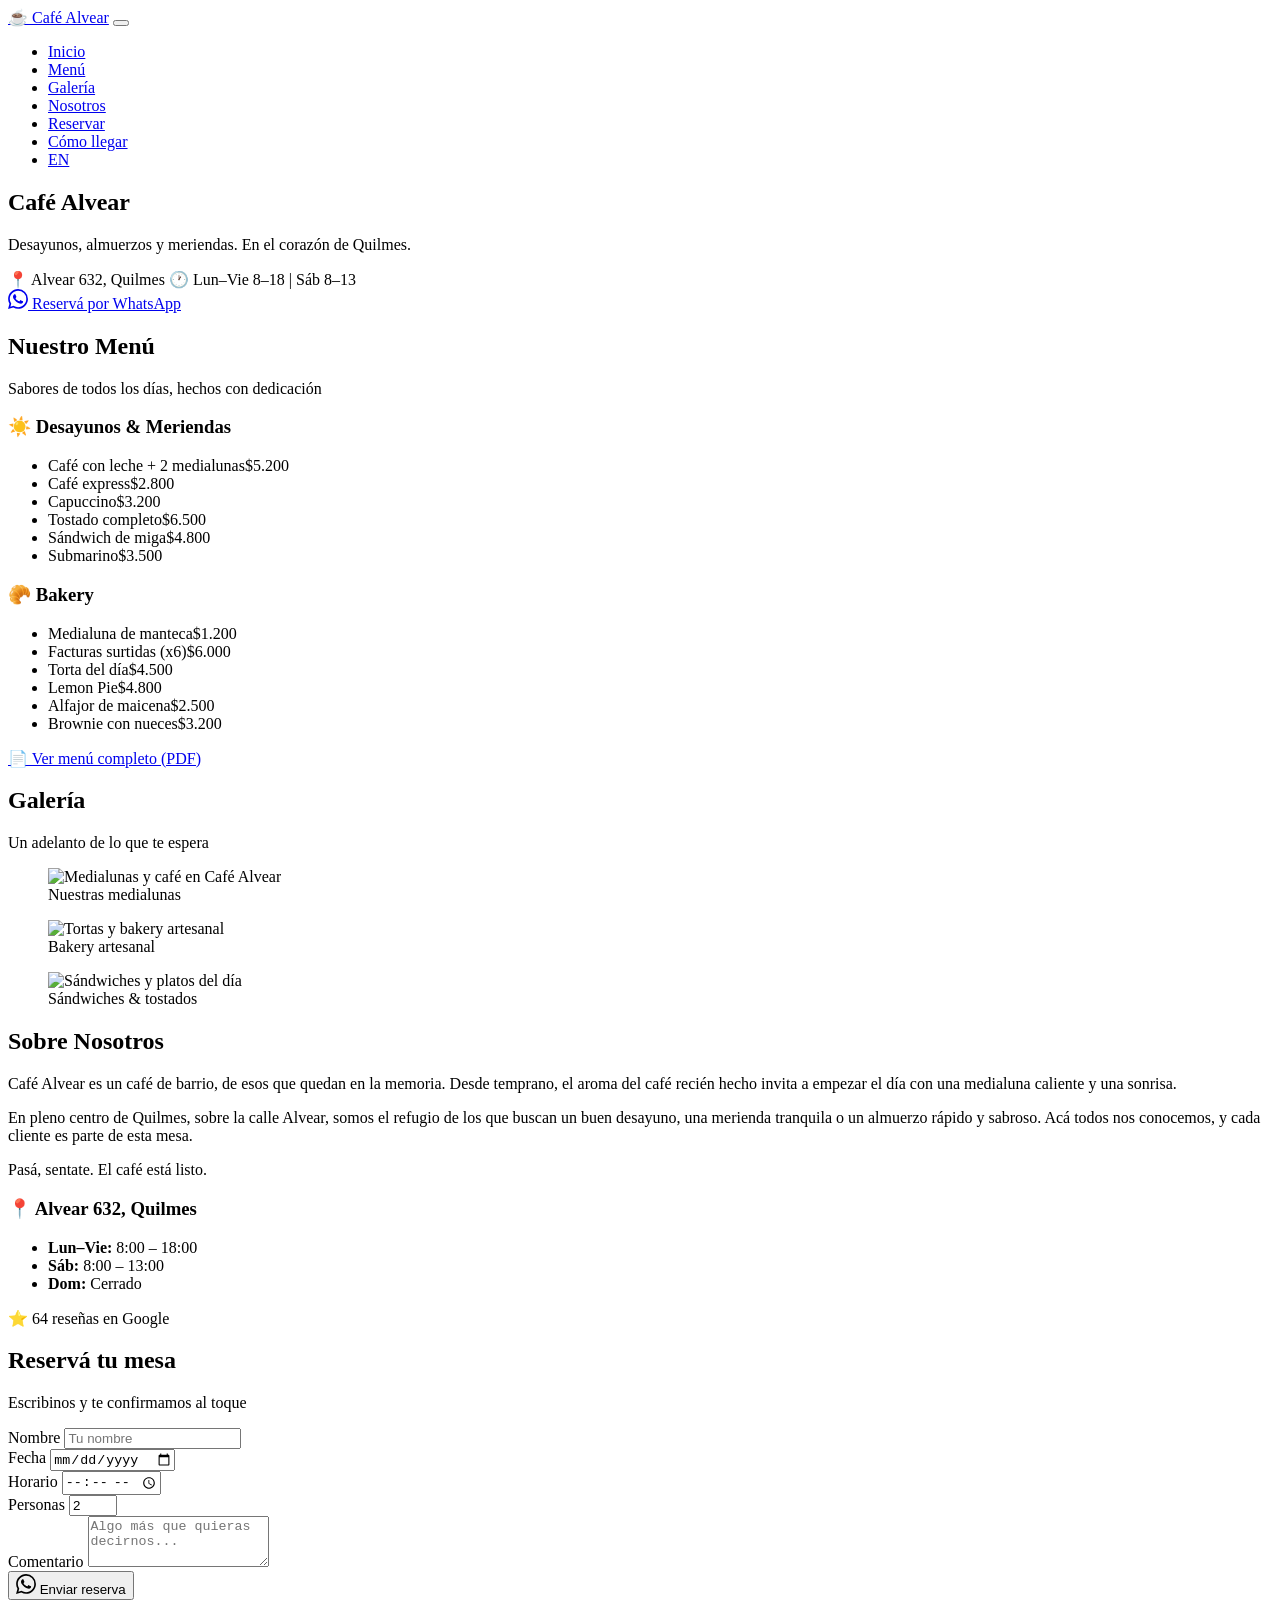
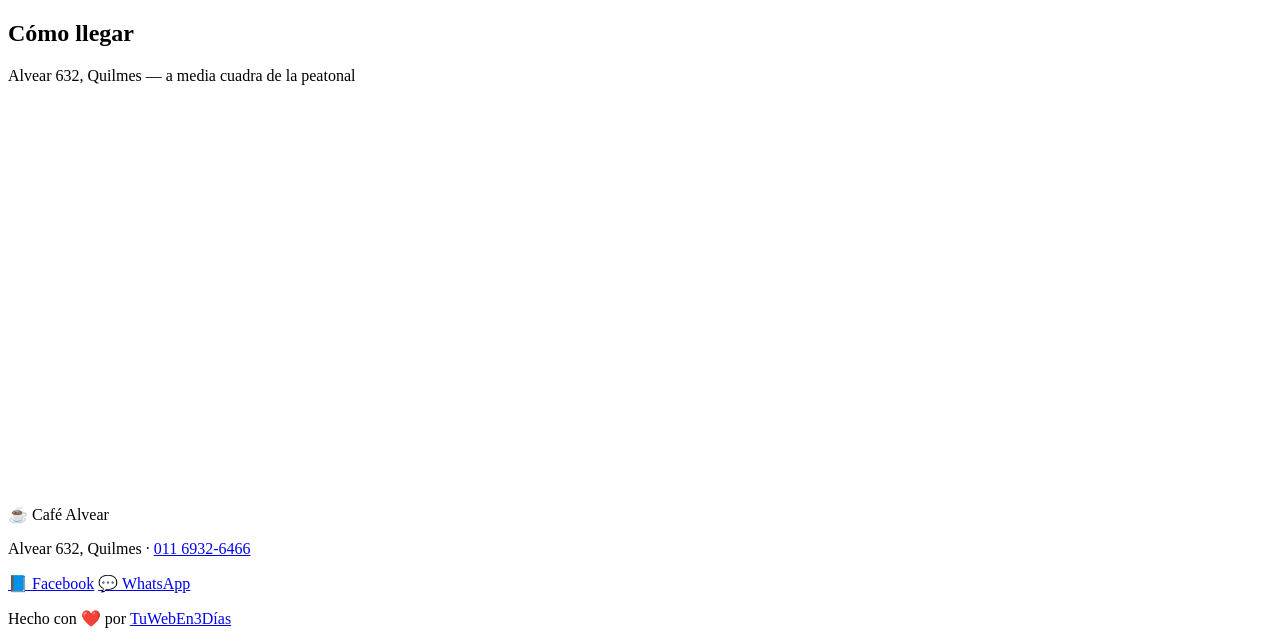
==== index.html @ cbf8fbf4 "Add landing page for Café Alvear" ====
<!DOCTYPE html>
<html lang="es" prefix="og: https://ogp.me/ns#">
<head>
<meta charset="UTF-8">
<meta name="viewport" content="width=device-width, initial-scale=1.0">
<title>Café Alvear | Cafetería en Quilmes</title>
<meta name="description" content="Café Alvear. Desayunos, almuerzos y meriendas en el corazón de Quilmes. Medialunas, café, tostados, sandwiches y bakery artesanal.">
<meta property="og:title" content="Café Alvear | Cafetería en Quilmes">
<meta property="og:description" content="Desayunos, almuerzos y meriendas en el corazón de Quilmes.">
<meta property="og:type" content="website">
<meta property="og:url" content="https://tuweben3dias.github.io/demo-cafe-alvear/">
<meta name="theme-color" content="#E8A838">
<link rel="icon" type="image/svg+xml" href="data:image/svg+xml,<svg xmlns='http://www.w3.org/2000/svg' viewBox='0 0 100 100'><text y='80' font-size='80'>☕</text></svg>">
<link rel="preconnect" href="https://fonts.googleapis.com">
<link rel="preconnect" href="https://fonts.gstatic.com" crossorigin>
<link href="https://fonts.googleapis.com/css2?family=DM+Sans:opsz,wght@9..40,400;9..40,500;9..40,700&family=Syne:wght@600;700;800&display=swap" rel="stylesheet">
<link rel="stylesheet" href="css/styles.css">
<script type="application/ld+json">
{
  "@context": "https://schema.org",
  "@type": "CafeOrCoffeeShop",
  "name": "Café Alvear",
  "image": "https://tuweben3dias.github.io/demo-cafe-alvear/imgs/placeholder-hero.svg",
  "url": "https://tuweben3dias.github.io/demo-cafe-alvear/",
  "telephone": "+54 11 6932-6466",
  "address": {
    "@type": "PostalAddress",
    "streetAddress": "Alvear 632",
    "addressLocality": "Quilmes",
    "addressRegion": "Buenos Aires",
    "addressCountry": "AR",
    "postalCode": "B1878"
  },
  "openingHoursSpecification": [
    { "@type": "OpeningHoursSpecification", "dayOfWeek": ["Monday","Tuesday","Wednesday","Thursday","Friday"], "opens": "08:00", "closes": "18:00" },
    { "@type": "OpeningHoursSpecification", "dayOfWeek": "Saturday", "opens": "08:00", "closes": "13:00" }
  ],
  "priceRange": "$",
  "servesCuisine": "Cafetería"
}
</script>
<script async src="https://www.googletagmanager.com/gtag/js?id=G-MYPNVV6ZX1"></script>
<script>window.dataLayer=window.dataLayer||[];function gtag(){dataLayer.push(arguments)};gtag('js',new Date());gtag('config','G-MYPNVV6ZX1');</script>
</head>
<body>

<nav class="navbar" id="navbar">
  <div class="container navbar__inner">
    <a href="#" class="navbar__logo">☕ Café Alvear</a>
    <button class="navbar__toggle" id="navToggle" aria-label="Menú">
      <span></span><span></span><span></span>
    </button>
    <ul class="navbar__links" id="navLinks">
      <li><a href="#hero" class="active">Inicio</a></li>
      <li><a href="#menu">Menú</a></li>
      <li><a href="#galeria">Galería</a></li>
      <li><a href="#nosotros">Nosotros</a></li>
      <li><a href="#reservas">Reservar</a></li>
      <li><a href="#ubicacion">Cómo llegar</a></li>
      <li class="navbar__lang"><a href="en/" lang="en">EN</a></li>
    </ul>
  </div>
</nav>

<section class="hero" id="hero">
  <div class="hero__bg" aria-hidden="true"></div>
  <div class="container hero__inner">
    <h1 class="hero__title">Café Alvear</h1>
    <p class="hero__tagline">Desayunos, almuerzos y meriendas. En el corazón de Quilmes.</p>
    <div class="hero__info">
      <span>📍 Alvear 632, Quilmes</span>
      <span>🕐 Lun–Vie 8–18 | Sáb 8–13</span>
    </div>
    <a href="https://wa.me/5491169326466" target="_blank" rel="noopener" class="btn btn--whatsapp">
      <svg width="20" height="20" viewBox="0 0 24 24" fill="currentColor"><path d="M17.472 14.382c-.297-.149-1.758-.867-2.03-.967-.273-.099-.471-.148-.67.15-.197.297-.767.966-.94 1.164-.173.199-.347.223-.644.075-.297-.15-1.255-.463-2.39-1.475-.883-.788-1.48-1.761-1.653-2.059-.173-.297-.018-.458.13-.606.134-.133.298-.347.446-.52.149-.174.198-.298.298-.497.099-.198.05-.371-.025-.52-.075-.149-.669-1.612-.916-2.207-.242-.579-.487-.5-.669-.51-.173-.008-.371-.01-.57-.01-.198 0-.52.074-.792.372-.272.297-1.04 1.016-1.04 2.479 0 1.462 1.065 2.875 1.213 3.074.149.198 2.096 3.2 5.077 4.487.709.306 1.262.489 1.694.625.712.227 1.36.195 1.871.118.571-.085 1.758-.719 2.006-1.413.248-.694.248-1.289.173-1.413-.074-.124-.272-.198-.57-.347m-5.421 7.403h-.004a9.87 9.87 0 01-5.031-1.378l-.361-.214-3.741.982.998-3.648-.235-.374a9.86 9.86 0 01-1.51-5.26c.001-5.45 4.436-9.884 9.888-9.884 2.64 0 5.122 1.03 6.988 2.898a9.825 9.825 0 012.893 6.994c-.003 5.45-4.437 9.884-9.885 9.884m8.413-18.297A11.815 11.815 0 0012.05 0C5.495 0 .16 5.335.157 11.892c0 2.096.547 4.142 1.588 5.945L.057 24l6.305-1.654a11.882 11.882 0 005.683 1.448h.005c6.554 0 11.89-5.335 11.893-11.893a11.821 11.821 0 00-3.48-8.413z"/></svg>
      Reservá por WhatsApp
    </a>
  </div>
</section>

<section class="menu section" id="menu">
  <div class="container">
    <h2 class="section__title">Nuestro Menú</h2>
    <p class="section__subtitle">Sabores de todos los días, hechos con dedicación</p>

    <div class="menu__grid">
      <div class="menu__category">
        <h3 class="menu__category-title">☀️ Desayunos & Meriendas</h3>
        <ul class="menu__items">
          <li><span class="menu__name">Café con leche + 2 medialunas</span><span class="menu__price">$5.200</span></li>
          <li><span class="menu__name">Café express</span><span class="menu__price">$2.800</span></li>
          <li><span class="menu__name">Capuccino</span><span class="menu__price">$3.200</span></li>
          <li><span class="menu__name">Tostado completo</span><span class="menu__price">$6.500</span></li>
          <li><span class="menu__name">Sándwich de miga</span><span class="menu__price">$4.800</span></li>
          <li><span class="menu__name">Submarino</span><span class="menu__price">$3.500</span></li>
        </ul>
      </div>
      <div class="menu__category">
        <h3 class="menu__category-title">🥐 Bakery</h3>
        <ul class="menu__items">
          <li><span class="menu__name">Medialuna de manteca</span><span class="menu__price">$1.200</span></li>
          <li><span class="menu__name">Facturas surtidas (x6)</span><span class="menu__price">$6.000</span></li>
          <li><span class="menu__name">Torta del día</span><span class="menu__price">$4.500</span></li>
          <li><span class="menu__name">Lemon Pie</span><span class="menu__price">$4.800</span></li>
          <li><span class="menu__name">Alfajor de maicena</span><span class="menu__price">$2.500</span></li>
          <li><span class="menu__name">Brownie con nueces</span><span class="menu__price">$3.200</span></li>
        </ul>
      </div>
    </div>

    <div class="menu__cta">
      <a href="docs/menu.pdf" target="_blank" class="btn btn--outline">📄 Ver menú completo (PDF)</a>
    </div>
  </div>
</section>

<section class="gallery section" id="galeria">
  <div class="container">
    <h2 class="section__title">Galería</h2>
    <p class="section__subtitle">Un adelanto de lo que te espera</p>
    <div class="gallery__grid">
      <figure class="gallery__item">
        <img src="imgs/placeholder-gallery-1.svg" alt="Medialunas y café en Café Alvear" loading="lazy" width="400" height="300">
        <figcaption>Nuestras medialunas</figcaption>
      </figure>
      <figure class="gallery__item">
        <img src="imgs/placeholder-gallery-2.svg" alt="Tortas y bakery artesanal" loading="lazy" width="400" height="300">
        <figcaption>Bakery artesanal</figcaption>
      </figure>
      <figure class="gallery__item">
        <img src="imgs/placeholder-gallery-3.svg" alt="Sándwiches y platos del día" loading="lazy" width="400" height="300">
        <figcaption>Sándwiches & tostados</figcaption>
      </figure>
    </div>
  </div>
</section>

<section class="about section" id="nosotros">
  <div class="container">
    <div class="about__inner">
      <div class="about__content">
        <h2 class="section__title">Sobre Nosotros</h2>
        <p>Café Alvear es un café de barrio, de esos que quedan en la memoria. Desde temprano, el aroma del café recién hecho invita a empezar el día con una medialuna caliente y una sonrisa.</p>
        <p>En pleno centro de Quilmes, sobre la calle Alvear, somos el refugio de los que buscan un buen desayuno, una merienda tranquila o un almuerzo rápido y sabroso. Acá todos nos conocemos, y cada cliente es parte de esta mesa.</p>
        <p>Pasá, sentate. El café está listo.</p>
      </div>
      <div class="about__visual">
        <div class="about__hours">
          <h3>📍 Alvear 632, Quilmes</h3>
          <ul>
            <li><strong>Lun–Vie:</strong> 8:00 – 18:00</li>
            <li><strong>Sáb:</strong> 8:00 – 13:00</li>
            <li><strong>Dom:</strong> Cerrado</li>
          </ul>
          <p class="about__review">⭐ 64 reseñas en Google</p>
        </div>
      </div>
    </div>
  </div>
</section>

<section class="reservas section" id="reservas">
  <div class="container">
    <h2 class="section__title">Reservá tu mesa</h2>
    <p class="section__subtitle">Escribinos y te confirmamos al toque</p>

    <form class="reservas__form" id="reservasForm">
      <div class="form__group">
        <label for="formName">Nombre</label>
        <input type="text" id="formName" name="name" required placeholder="Tu nombre" autocomplete="name">
      </div>
      <div class="form__group">
        <label for="formDate">Fecha</label>
        <input type="date" id="formDate" name="date" required>
      </div>
      <div class="form__group">
        <label for="formTime">Horario</label>
        <input type="time" id="formTime" name="time" required>
      </div>
      <div class="form__group">
        <label for="formPeople">Personas</label>
        <input type="number" id="formPeople" name="people" min="1" max="20" value="2" required>
      </div>
      <div class="form__group form__group--full">
        <label for="formMessage">Comentario</label>
        <textarea id="formMessage" name="message" rows="3" placeholder="Algo más que quieras decirnos..."></textarea>
      </div>
      <button type="submit" class="btn btn--whatsapp">
        <svg width="20" height="20" viewBox="0 0 24 24" fill="currentColor"><path d="M17.472 14.382c-.297-.149-1.758-.867-2.03-.967-.273-.099-.471-.148-.67.15-.197.297-.767.966-.94 1.164-.173.199-.347.223-.644.075-.297-.15-1.255-.463-2.39-1.475-.883-.788-1.48-1.761-1.653-2.059-.173-.297-.018-.458.13-.606.134-.133.298-.347.446-.52.149-.174.198-.298.298-.497.099-.198.05-.371-.025-.52-.075-.149-.669-1.612-.916-2.207-.242-.579-.487-.5-.669-.51-.173-.008-.371-.01-.57-.01-.198 0-.52.074-.792.372-.272.297-1.04 1.016-1.04 2.479 0 1.462 1.065 2.875 1.213 3.074.149.198 2.096 3.2 5.077 4.487.709.306 1.262.489 1.694.625.712.227 1.36.195 1.871.118.571-.085 1.758-.719 2.006-1.413.248-.694.248-1.289.173-1.413-.074-.124-.272-.198-.57-.347m-5.421 7.403h-.004a9.87 9.87 0 01-5.031-1.378l-.361-.214-3.741.982.998-3.648-.235-.374a9.86 9.86 0 01-1.51-5.26c.001-5.45 4.436-9.884 9.888-9.884 2.64 0 5.122 1.03 6.988 2.898a9.825 9.825 0 012.893 6.994c-.003 5.45-4.437 9.884-9.885 9.884m8.413-18.297A11.815 11.815 0 0012.05 0C5.495 0 .16 5.335.157 11.892c0 2.096.547 4.142 1.588 5.945L.057 24l6.305-1.654a11.882 11.882 0 005.683 1.448h.005c6.554 0 11.89-5.335 11.893-11.893a11.821 11.821 0 00-3.48-8.413z"/></svg>
        Enviar reserva
      </button>
    </form>
  </div>
</section>

<section class="ubicacion section" id="ubicacion">
  <div class="container">
    <h2 class="section__title">Cómo llegar</h2>
    <p class="section__subtitle">Alvear 632, Quilmes — a media cuadra de la peatonal</p>
    <div class="ubicacion__map">
      <iframe src="https://www.google.com/maps/embed?pb=!1m18!1m12!1m3!1d3278.7646925552573!2d-58.258506!3d-34.722518!2m3!1f0!2f0!3f0!3m2!1i1024!2i768!4f13.1!3m3!1m2!1s0x95a42e40665e7f23%3A0xd01dd7c0c24b472b!2sAlvear%20632%2C%20B1878%20Quilmes%2C%20Provincia%20de%20Buenos%20Aires!5e0!3m2!1ses-419!2sar!4v1" width="100%" height="400" style="border:0;" allowfullscreen="" loading="lazy" referrerpolicy="no-referrer-when-downgrade" title="Ubicación de Café Alvear"></iframe>
    </div>
  </div>
</section>

<footer class="footer">
  <div class="container footer__inner">
    <div class="footer__brand">
      <span class="footer__logo">☕ Café Alvear</span>
      <p>Alvear 632, Quilmes · <a href="https://wa.me/5491169326466">011 6932-6466</a></p>
    </div>
    <div class="footer__social">
      <a href="https://m.facebook.com/cafealvearquilmes" target="_blank" rel="noopener" aria-label="Facebook">📘 Facebook</a>
      <a href="https://wa.me/5491169326466" target="_blank" rel="noopener" aria-label="WhatsApp">💬 WhatsApp</a>
    </div>
    <div class="footer__copy">
      <p>Hecho con ❤️ por <a href="https://tuweben3dias.com" target="_blank" rel="noopener">TuWebEn3Días</a></p>
    </div>
  </div>
</footer>

<script src="js/main.js" defer></script>
</body>
</html>
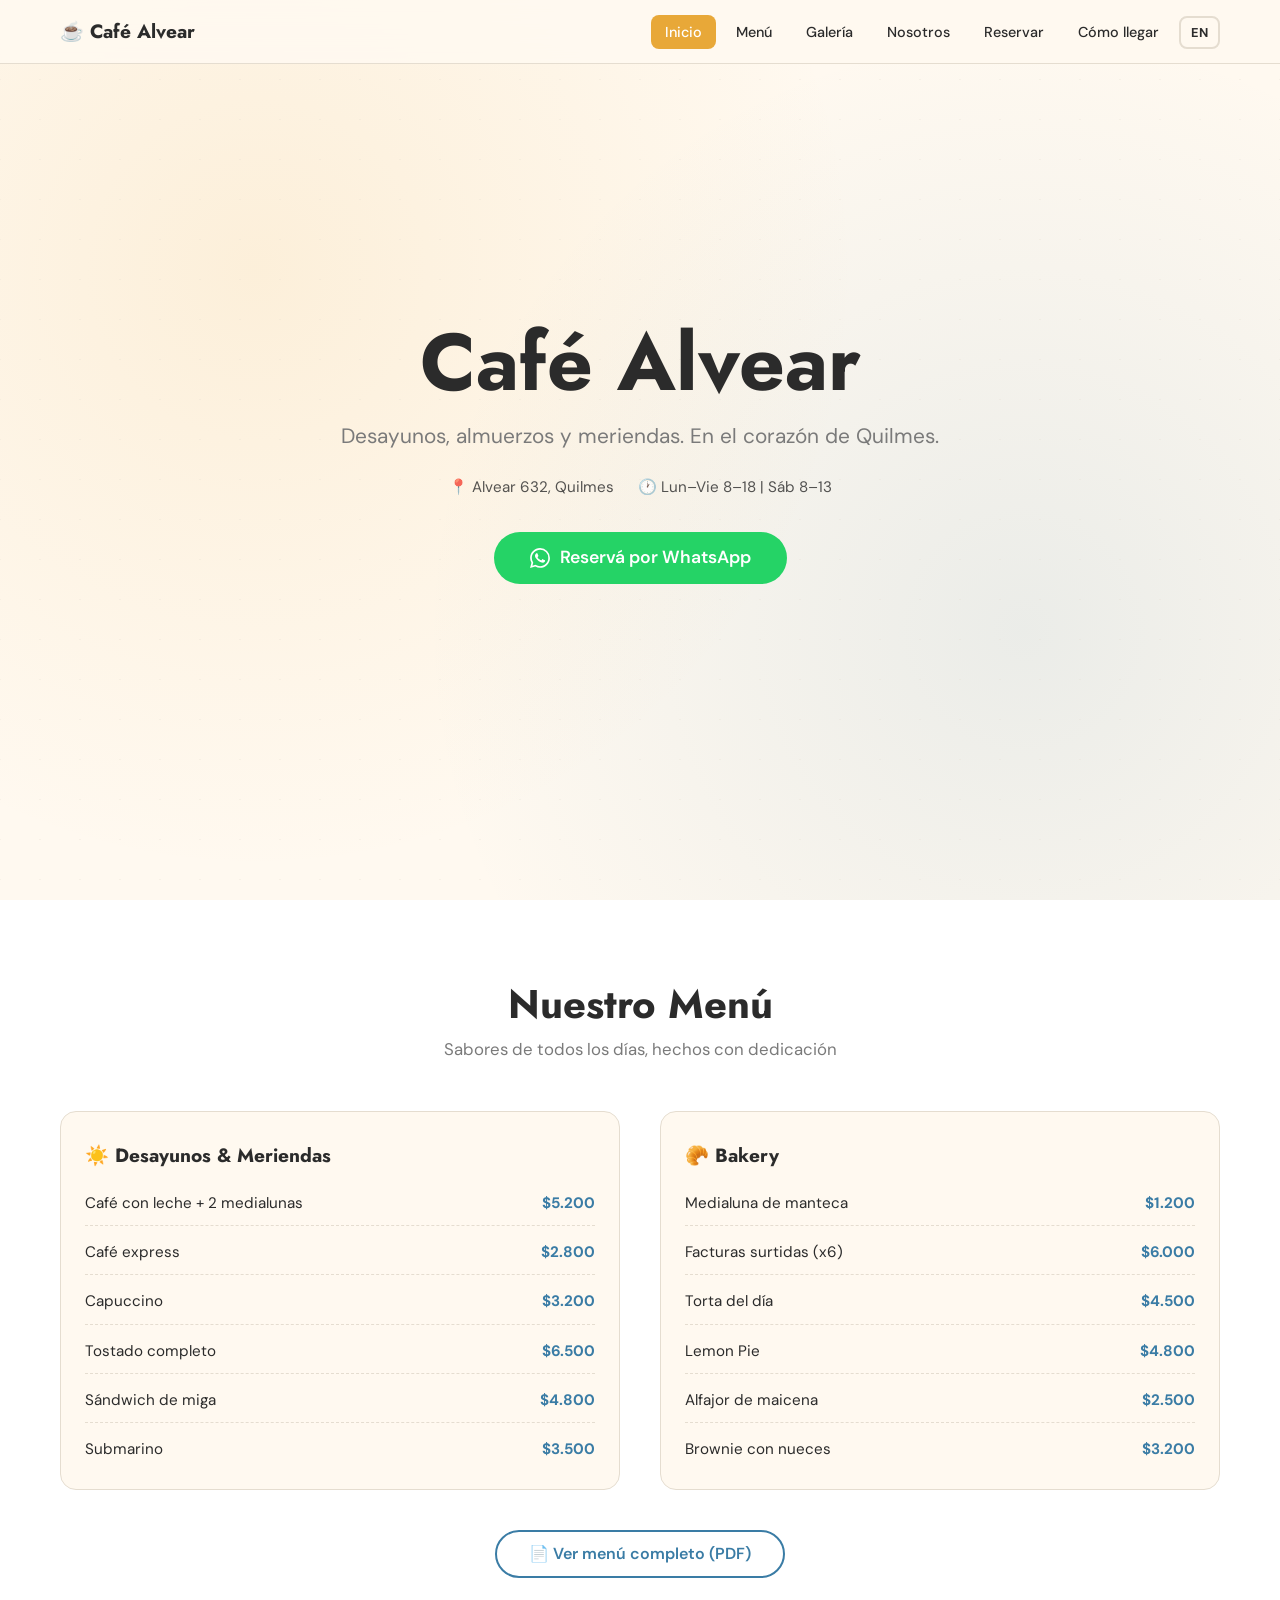
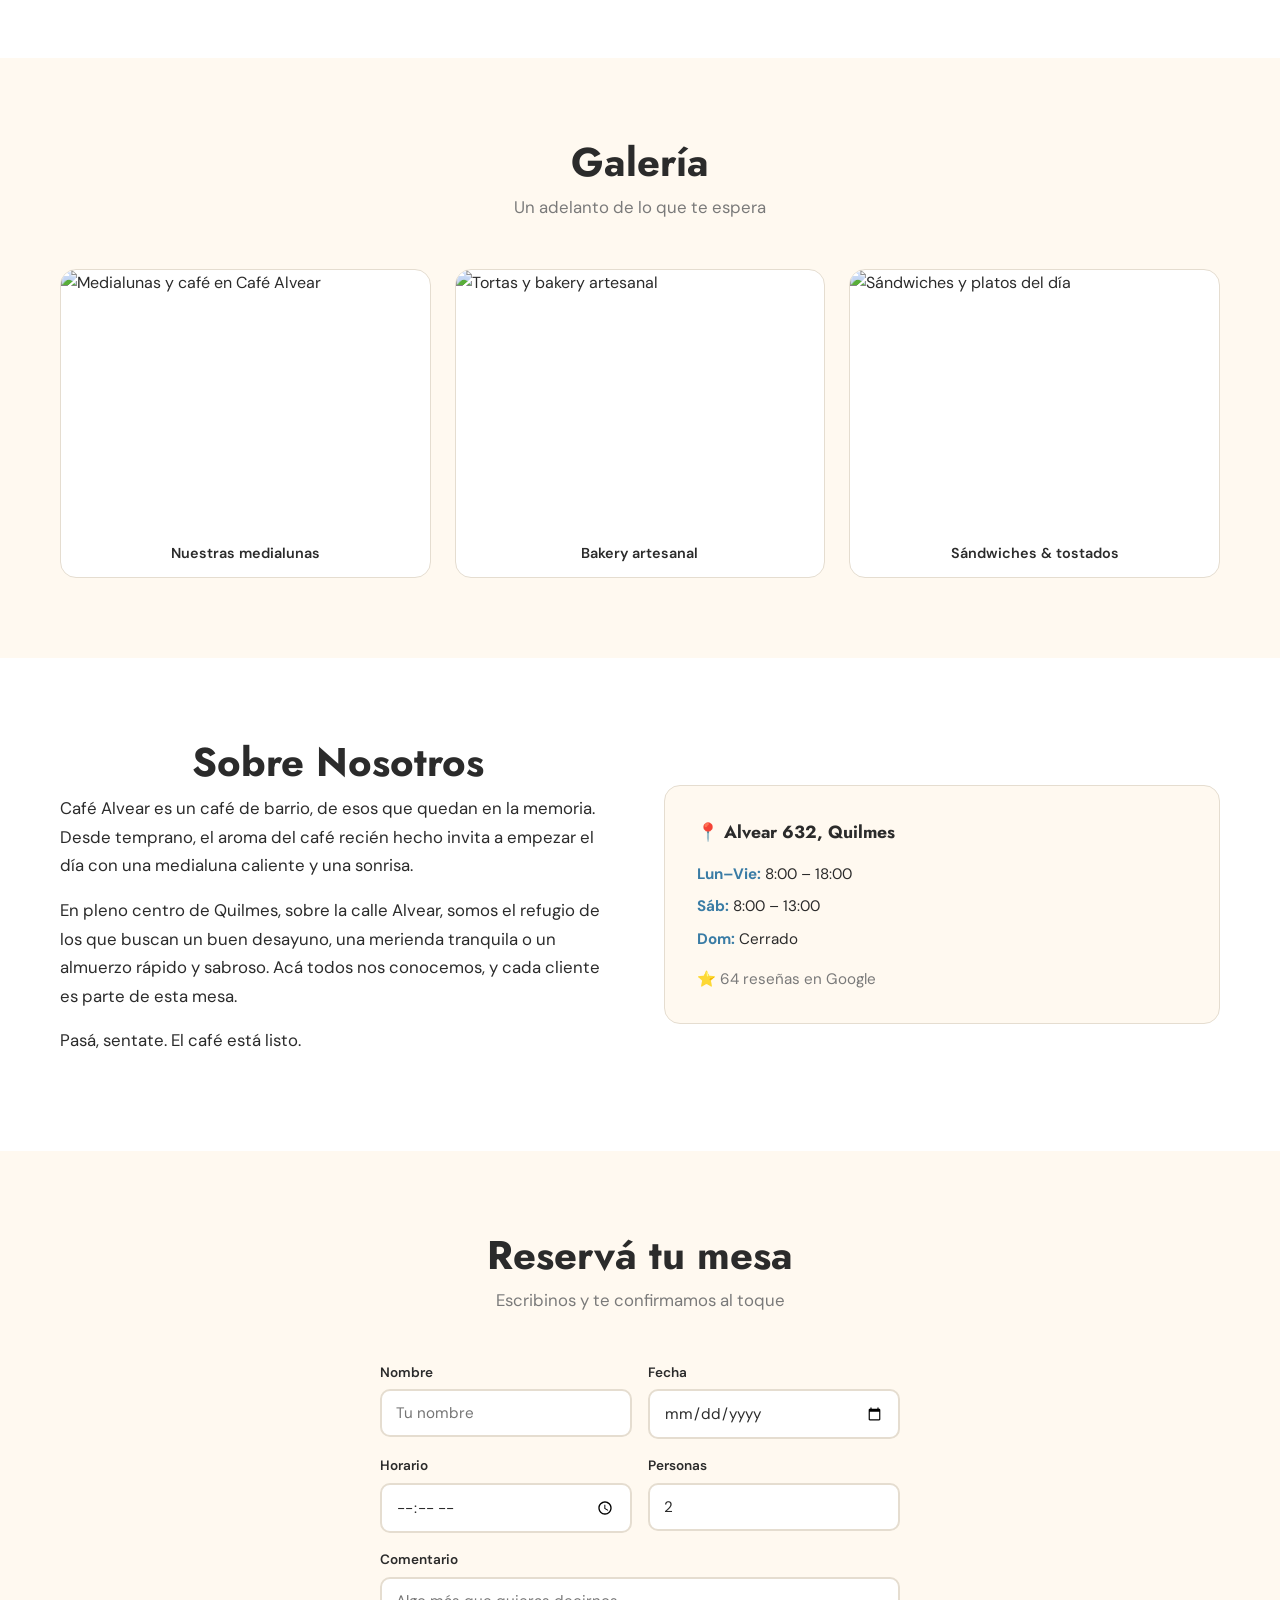
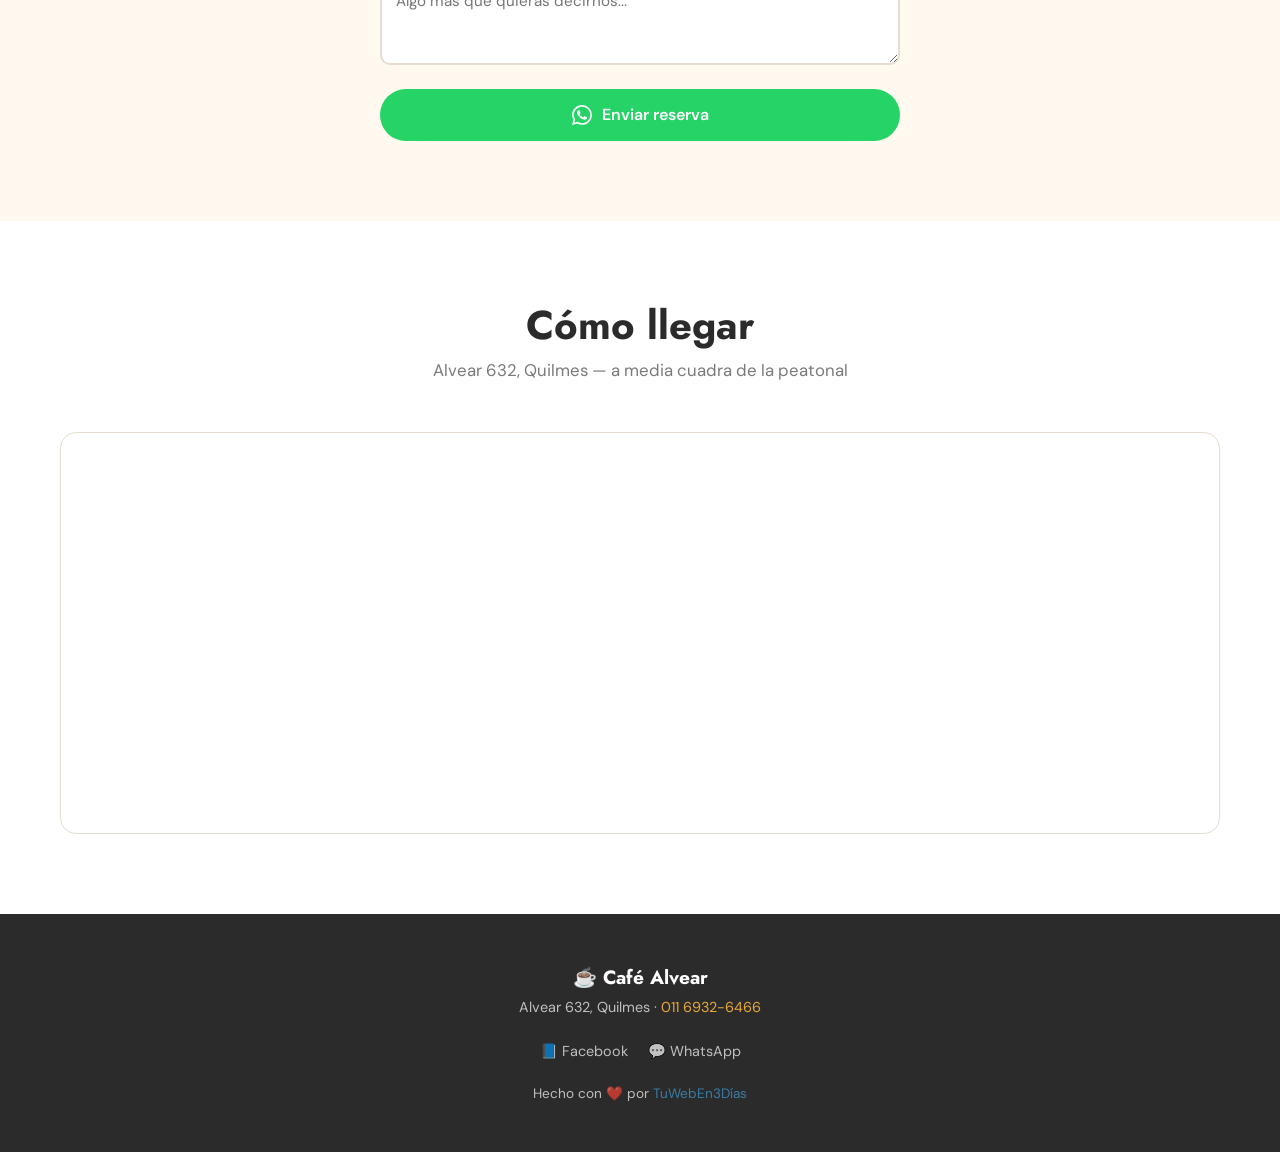
==== commit 1a86dfc4: "Update font: Syne → Jost" ====
--- a/index.html
+++ b/index.html
@@ -13,7 +13,7 @@
 <link rel="icon" type="image/svg+xml" href="data:image/svg+xml,<svg xmlns='http://www.w3.org/2000/svg' viewBox='0 0 100 100'><text y='80' font-size='80'>☕</text></svg>">
 <link rel="preconnect" href="https://fonts.googleapis.com">
 <link rel="preconnect" href="https://fonts.gstatic.com" crossorigin>
-<link href="https://fonts.googleapis.com/css2?family=DM+Sans:opsz,wght@9..40,400;9..40,500;9..40,700&family=Syne:wght@600;700;800&display=swap" rel="stylesheet">
+<link href="https://fonts.googleapis.com/css2?family=DM+Sans:opsz,wght@9..40,400;9..40,500;9..40,700&family=Jost:wght@500;600;700&display=swap" rel="stylesheet">
 <link rel="stylesheet" href="css/styles.css">
 <script type="application/ld+json">
 {
--- a/css/styles.css
+++ b/css/styles.css
@@ -0,0 +1,131 @@
+:root {
+  --color-bg: #FFF9F0;
+  --color-surface: #FFFFFF;
+  --color-accent: #E8A838;
+  --color-accent-2: #3A7CA5;
+  --color-text: #2B2B2B;
+  --color-muted: #7A7A7A;
+  --color-border: #E5DDD0;
+  --font-title: 'Jost', sans-serif;
+  --font-body: 'DM Sans', sans-serif;
+  --max-w: 1200px;
+  --radius: 16px;
+  --nav-h: 64px;
+  --shadow: 0 2px 16px rgba(43,43,43,.08);
+}
+
+*,*::before,*::after{box-sizing:border-box;margin:0;padding:0}
+html{scroll-behavior:smooth;scroll-padding-top:var(--nav-h)}
+body{font-family:var(--font-body);color:var(--color-text);background:var(--color-bg);line-height:1.6;-webkit-font-smoothing:antialiased}
+img{max-width:100%;height:auto;display:block}
+a{color:var(--color-accent-2);text-decoration:none}
+a:hover{text-decoration:underline}
+ul{list-style:none}
+.container{width:100%;max-width:var(--max-w);margin:0 auto;padding:0 20px}
+
+.section{padding:80px 0}
+.section__title{font-family:var(--font-title);font-size:clamp(1.75rem,4vw,2.5rem);font-weight:700;color:var(--color-text);text-align:center;margin-bottom:8px;line-height:1.2}
+.section__subtitle{text-align:center;color:var(--color-muted);font-size:1.05rem;margin-bottom:48px}
+
+.btn{display:inline-flex;align-items:center;gap:10px;padding:14px 32px;border-radius:50px;font-family:var(--font-body);font-size:1rem;font-weight:600;border:none;cursor:pointer;transition:all .25s ease;text-decoration:none;line-height:1}
+.btn--whatsapp{background:#25D366;color:#fff}
+.btn--whatsapp:hover{background:#1da851;text-decoration:none;transform:translateY(-2px);box-shadow:0 6px 20px rgba(37,211,102,.35)}
+.btn--outline{background:transparent;color:var(--color-accent-2);border:2px solid var(--color-accent-2)}
+.btn--outline:hover{background:var(--color-accent-2);color:#fff;text-decoration:none;transform:translateY(-2px)}
+
+.navbar{position:fixed;top:0;left:0;width:100%;height:var(--nav-h);background:rgba(255,249,240,.92);backdrop-filter:blur(12px);-webkit-backdrop-filter:blur(12px);border-bottom:1px solid var(--color-border);z-index:1000;transition:box-shadow .3s}
+.navbar.scrolled{box-shadow:0 2px 24px rgba(43,43,43,.1)}
+.navbar__inner{display:flex;align-items:center;justify-content:space-between;height:100%}
+.navbar__logo{font-family:var(--font-title);font-weight:700;font-size:1.2rem;color:var(--color-text);text-decoration:none;display:flex;align-items:center;gap:6px}
+.navbar__logo:hover{text-decoration:none}
+.navbar__toggle{display:none;flex-direction:column;gap:5px;background:none;border:none;cursor:pointer;padding:4px}
+.navbar__toggle span{display:block;width:24px;height:2.5px;background:var(--color-text);border-radius:2px;transition:all .3s}
+.navbar__toggle.active span:nth-child(1){transform:rotate(45deg) translate(5px,5px)}
+.navbar__toggle.active span:nth-child(2){opacity:0}
+.navbar__toggle.active span:nth-child(3){transform:rotate(-45deg) translate(5px,-5px)}
+.navbar__links{display:flex;align-items:center;gap:6px}
+.navbar__links a{font-size:.9rem;font-weight:500;color:var(--color-text);padding:8px 14px;border-radius:8px;transition:all .2s}
+.navbar__links a:hover,.navbar__links a.active{background:var(--color-accent);color:#fff;text-decoration:none}
+.navbar__lang a{font-weight:700;font-size:.8rem;text-transform:uppercase;letter-spacing:.5px;padding:6px 10px;border:2px solid var(--color-border);border-radius:8px}
+.navbar__lang a:hover{background:var(--color-accent-2);color:#fff;border-color:var(--color-accent-2)}
+
+.hero{position:relative;min-height:100vh;display:flex;align-items:center;justify-content:center;text-align:center;overflow:hidden;padding:var(--nav-h) 20px 60px}
+.hero__bg{position:absolute;inset:0;z-index:0;background:
+  radial-gradient(circle at 20% 30%, rgba(232,168,56,.12) 0%, transparent 50%),
+  radial-gradient(circle at 80% 70%, rgba(58,124,165,.10) 0%, transparent 50%);
+  background-color:var(--color-bg)}
+.hero__bg::before{content:'';position:absolute;inset:0;background-image:
+  linear-gradient(45deg, var(--color-border) 1px, transparent 1px),
+  linear-gradient(-45deg, var(--color-border) 1px, transparent 1px);
+  background-size:40px 40px;opacity:.25}
+.hero__inner{position:relative;z-index:1;max-width:720px}
+.hero__title{font-family:var(--font-title);font-size:clamp(2.8rem,8vw,5rem);font-weight:700;color:var(--color-text);line-height:1.05;margin-bottom:16px}
+.hero__tagline{font-size:clamp(1.05rem,2vw,1.3rem);color:var(--color-muted);margin-bottom:24px;line-height:1.5}
+.hero__info{display:flex;flex-wrap:wrap;justify-content:center;gap:16px 24px;font-size:.95rem;color:var(--color-text);margin-bottom:32px;opacity:.8}
+.hero .btn--whatsapp{font-size:1.1rem;padding:16px 36px}
+
+.menu{background:var(--color-surface)}
+.menu__grid{display:grid;grid-template-columns:1fr 1fr;gap:40px;margin-bottom:40px}
+.menu__category{background:var(--color-bg);border-radius:var(--radius);padding:28px 24px;border:1px solid var(--color-border)}
+.menu__category-title{font-family:var(--font-title);font-size:1.2rem;font-weight:700;margin-bottom:20px;color:var(--color-text)}
+.menu__items{display:flex;flex-direction:column;gap:14px}
+.menu__items li{display:flex;justify-content:space-between;align-items:baseline;gap:12px;font-size:.95rem;padding-bottom:10px;border-bottom:1px dashed var(--color-border)}
+.menu__items li:last-child{border-bottom:none;padding-bottom:0}
+.menu__name{color:var(--color-text)}
+.menu__price{font-weight:700;color:var(--color-accent-2);white-space:nowrap}
+.menu__cta{text-align:center}
+
+.gallery__grid{display:grid;grid-template-columns:repeat(3,1fr);gap:24px}
+.gallery__item{border-radius:var(--radius);overflow:hidden;background:var(--color-surface);border:1px solid var(--color-border);transition:transform .3s,box-shadow .3s}
+.gallery__item:hover{transform:translateY(-4px);box-shadow:0 12px 32px rgba(43,43,43,.1)}
+.gallery__item img{width:100%;height:260px;object-fit:cover}
+.gallery__item figcaption{padding:12px 16px;font-size:.9rem;font-weight:600;color:var(--color-text);text-align:center}
+
+.about{background:var(--color-surface)}
+.about__inner{display:grid;grid-template-columns:1fr 1fr;gap:48px;align-items:center}
+.about__content p{font-size:1.05rem;color:var(--color-text);margin-bottom:16px;line-height:1.7}
+.about__hours{background:var(--color-bg);border-radius:var(--radius);padding:32px;border:1px solid var(--color-border)}
+.about__hours h3{font-family:var(--font-title);font-size:1.1rem;font-weight:700;margin-bottom:16px}
+.about__hours ul{display:flex;flex-direction:column;gap:8px;font-size:.95rem;margin-bottom:16px}
+.about__hours ul li strong{color:var(--color-accent-2)}
+.about__review{font-size:.95rem;color:var(--color-muted)}
+
+.reservas{background:var(--color-bg)}
+.reservas__form{max-width:520px;margin:0 auto;display:grid;grid-template-columns:1fr 1fr;gap:16px}
+.form__group{display:flex;flex-direction:column;gap:6px}
+.form__group label{font-size:.85rem;font-weight:600;color:var(--color-text)}
+.form__group input,.form__group textarea{padding:12px 14px;border:2px solid var(--color-border);border-radius:10px;font-family:var(--font-body);font-size:.95rem;background:var(--color-surface);color:var(--color-text);transition:border-color .2s;outline:none}
+.form__group input:focus,.form__group textarea:focus{border-color:var(--color-accent)}
+.form__group--full{grid-column:1/-1}
+.reservas__form .btn--whatsapp{grid-column:1/-1;justify-content:center;margin-top:8px;padding:16px}
+
+.ubicacion{background:var(--color-surface)}
+.ubicacion__map{border-radius:var(--radius);overflow:hidden;border:1px solid var(--color-border)}
+.ubicacion__map iframe{display:block;width:100%}
+
+.footer{background:var(--color-text);color:rgba(255,255,255,.7);padding:48px 0}
+.footer__inner{display:flex;flex-direction:column;align-items:center;gap:20px;text-align:center}
+.footer__logo{font-family:var(--font-title);font-weight:700;font-size:1.2rem;color:#fff}
+.footer__brand p{font-size:.9rem;margin-top:4px}
+.footer__brand a{color:var(--color-accent)}
+.footer__social{display:flex;gap:20px}
+.footer__social a{color:rgba(255,255,255,.7);font-size:.9rem;transition:color .2s}
+.footer__social a:hover{color:var(--color-accent)}
+.footer__copy p{font-size:.85rem}
+.footer__copy a{color:var(--color-accent-2)}
+
+@media(max-width:768px){
+  .navbar__toggle{display:flex}
+  .navbar__links{position:fixed;top:var(--nav-h);left:0;width:100%;background:var(--color-bg);flex-direction:column;padding:16px 20px 24px;border-bottom:1px solid var(--color-border);transform:translateY(-110%);opacity:0;transition:all .35s ease;pointer-events:none;gap:4px}
+  .navbar__links.open{transform:translateY(0);opacity:1;pointer-events:all}
+  .navbar__links a{width:100%;padding:12px 16px;font-size:1rem}
+  .navbar__links a:hover,.navbar__links a.active{background:var(--color-accent);color:#fff;text-decoration:none}
+  .navbar__lang{margin-top:8px}
+  .menu__grid{grid-template-columns:1fr}
+  .gallery__grid{grid-template-columns:1fr}
+  .about__inner{grid-template-columns:1fr}
+  .reservas__form{grid-template-columns:1fr}
+  .section{padding:56px 0}
+  .section__subtitle{margin-bottom:32px}
+  .hero__info{flex-direction:column;align-items:center;gap:8px}
+}
